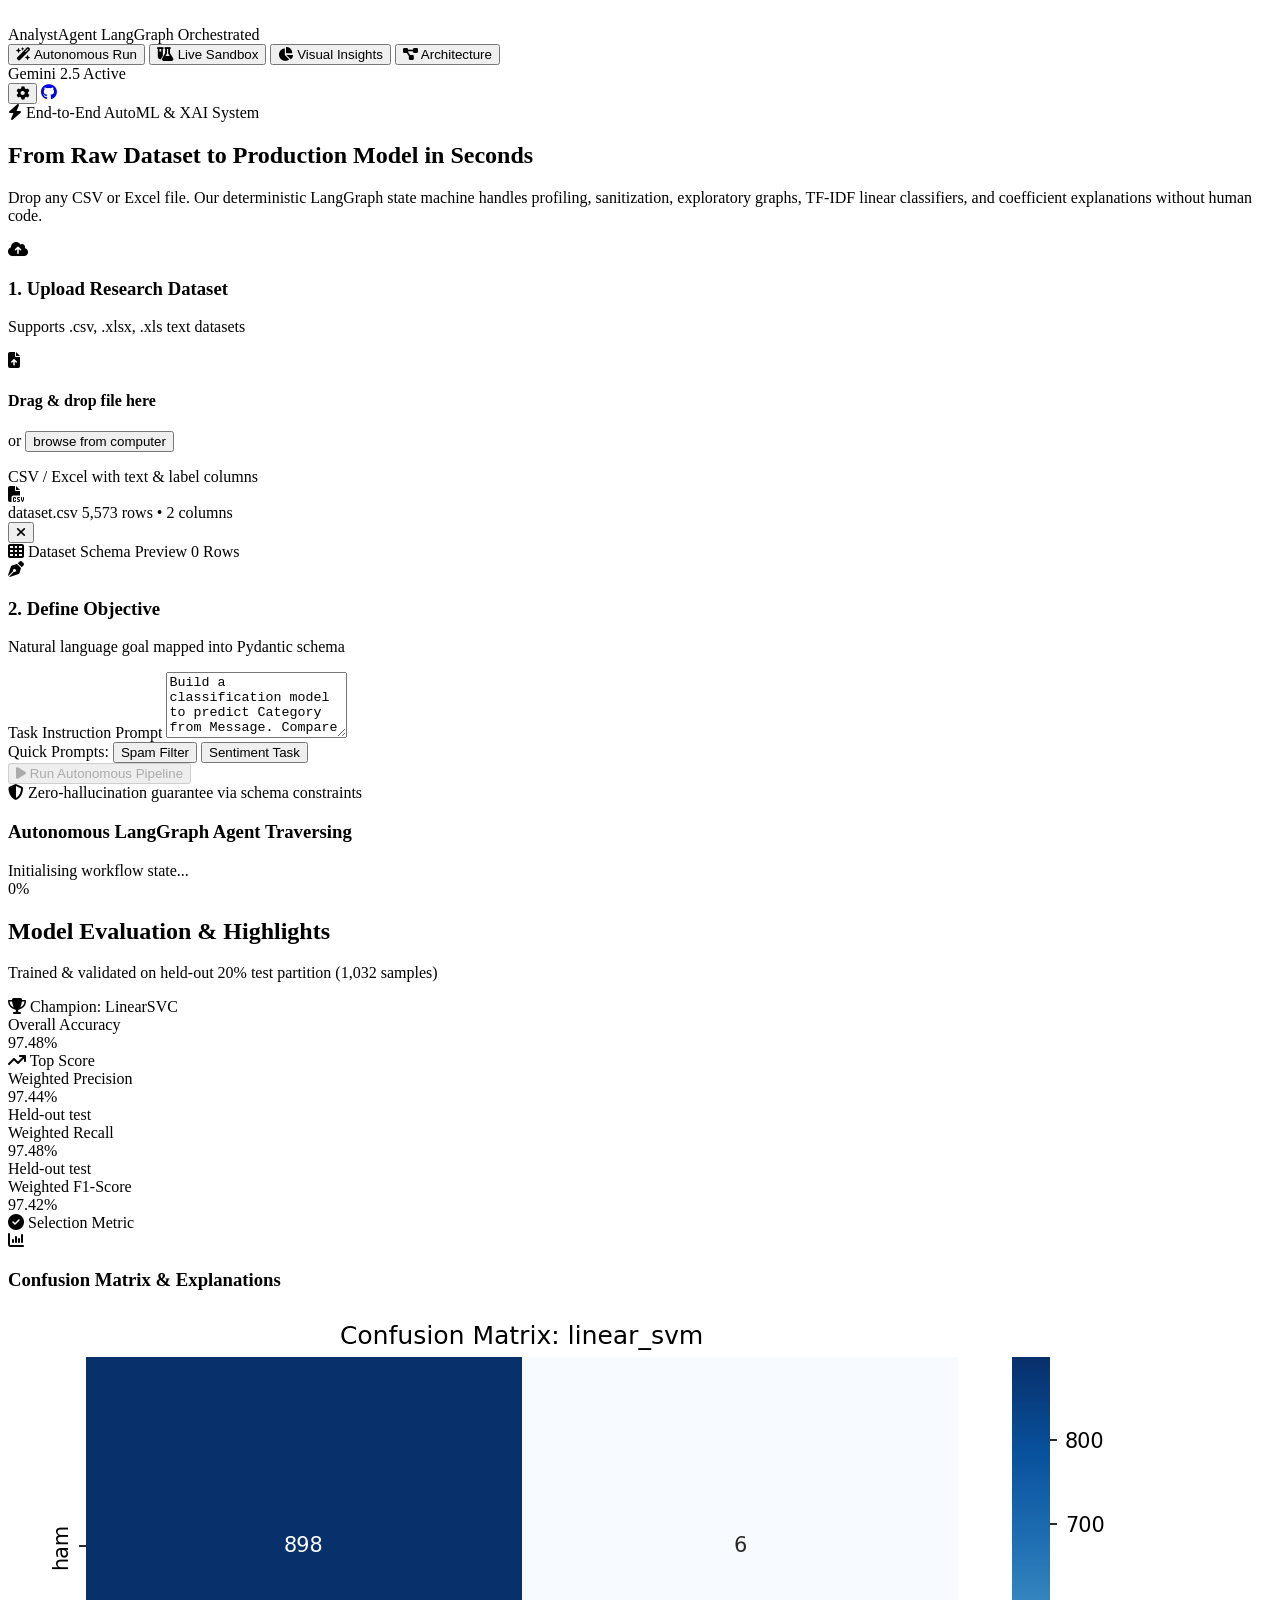
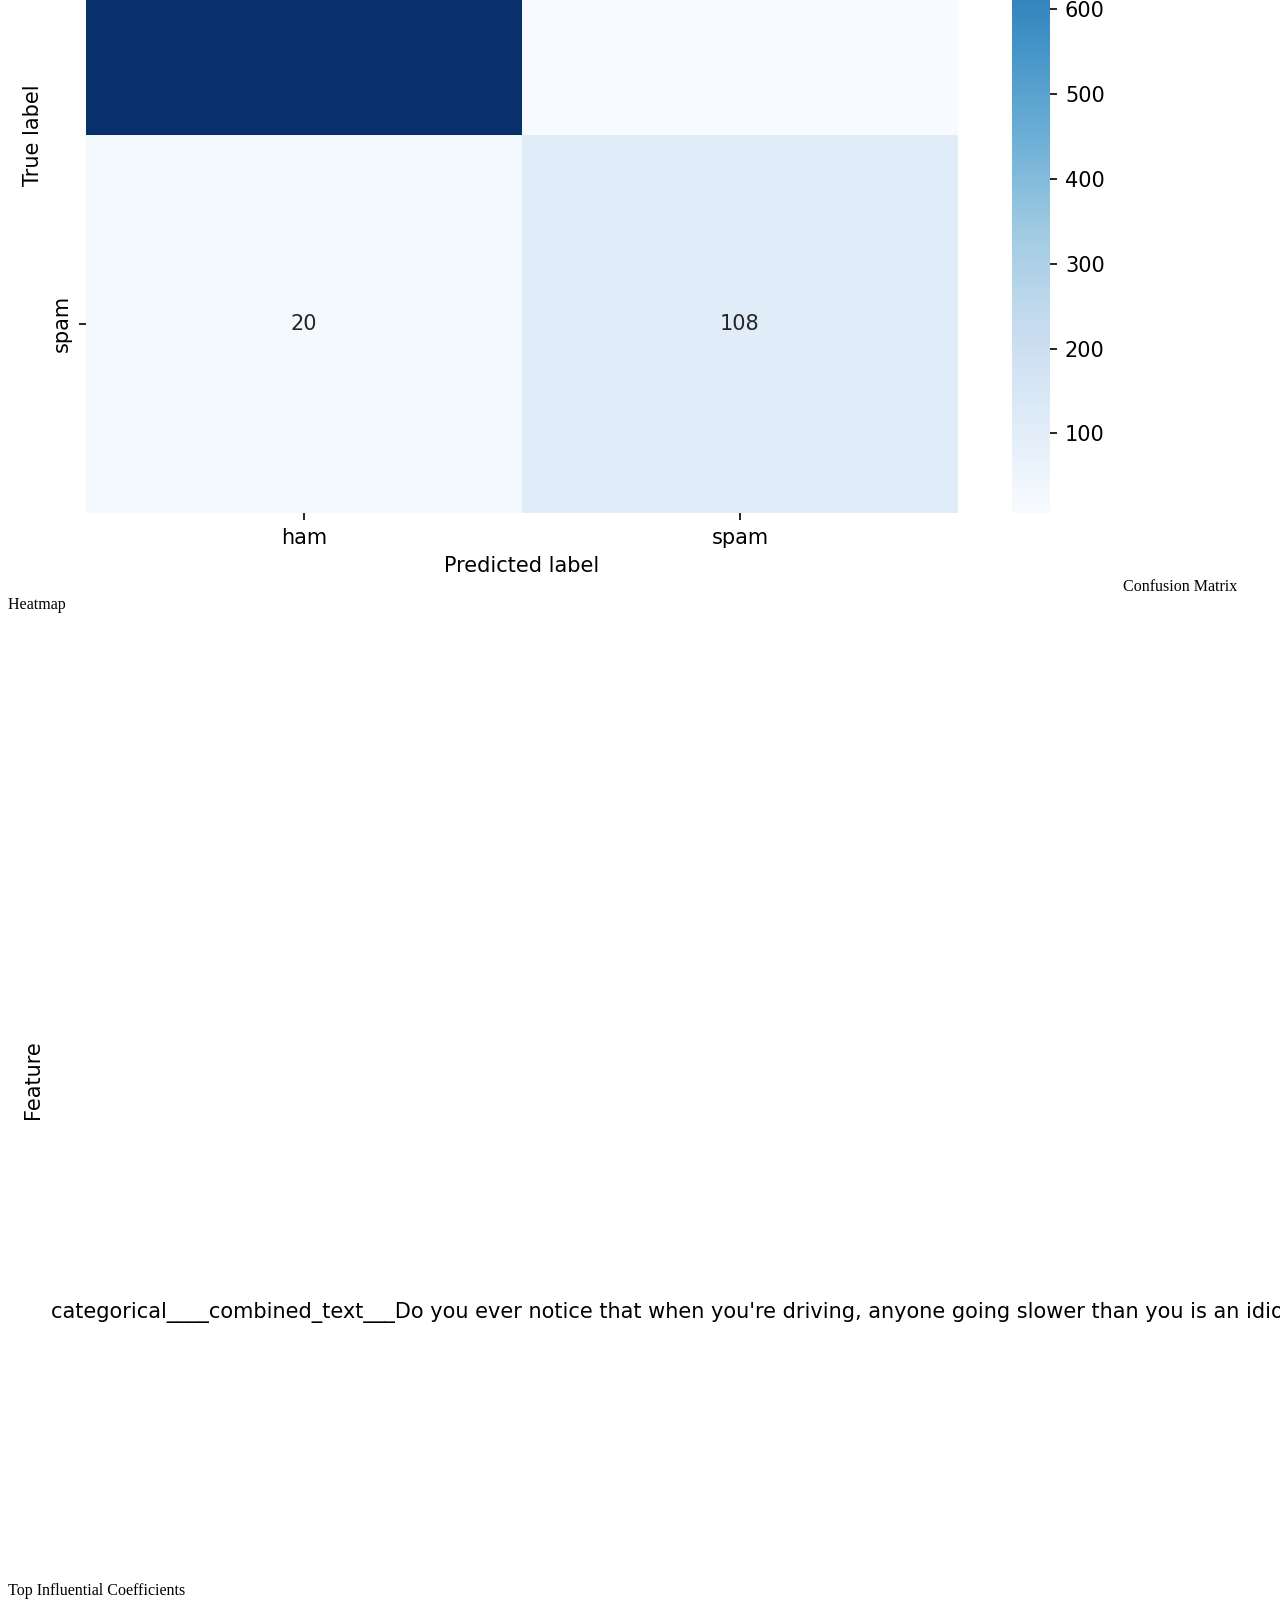
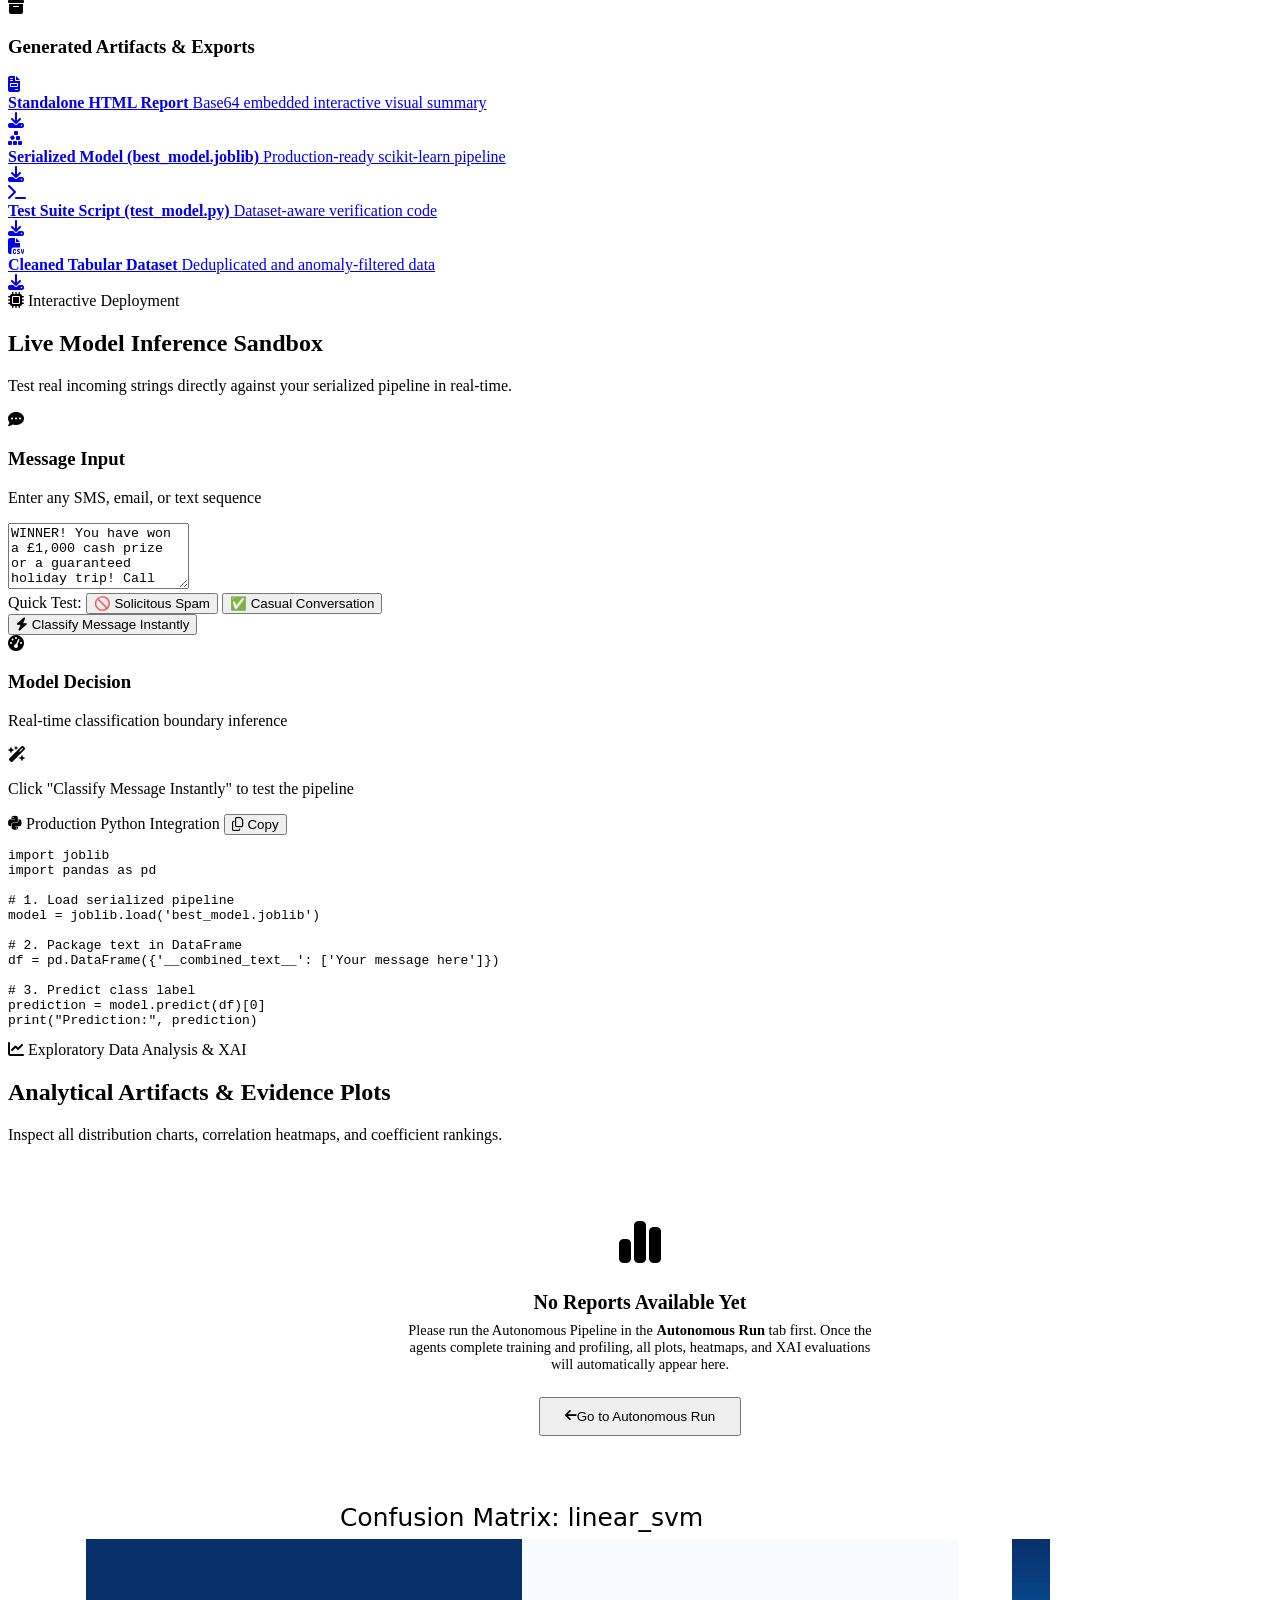
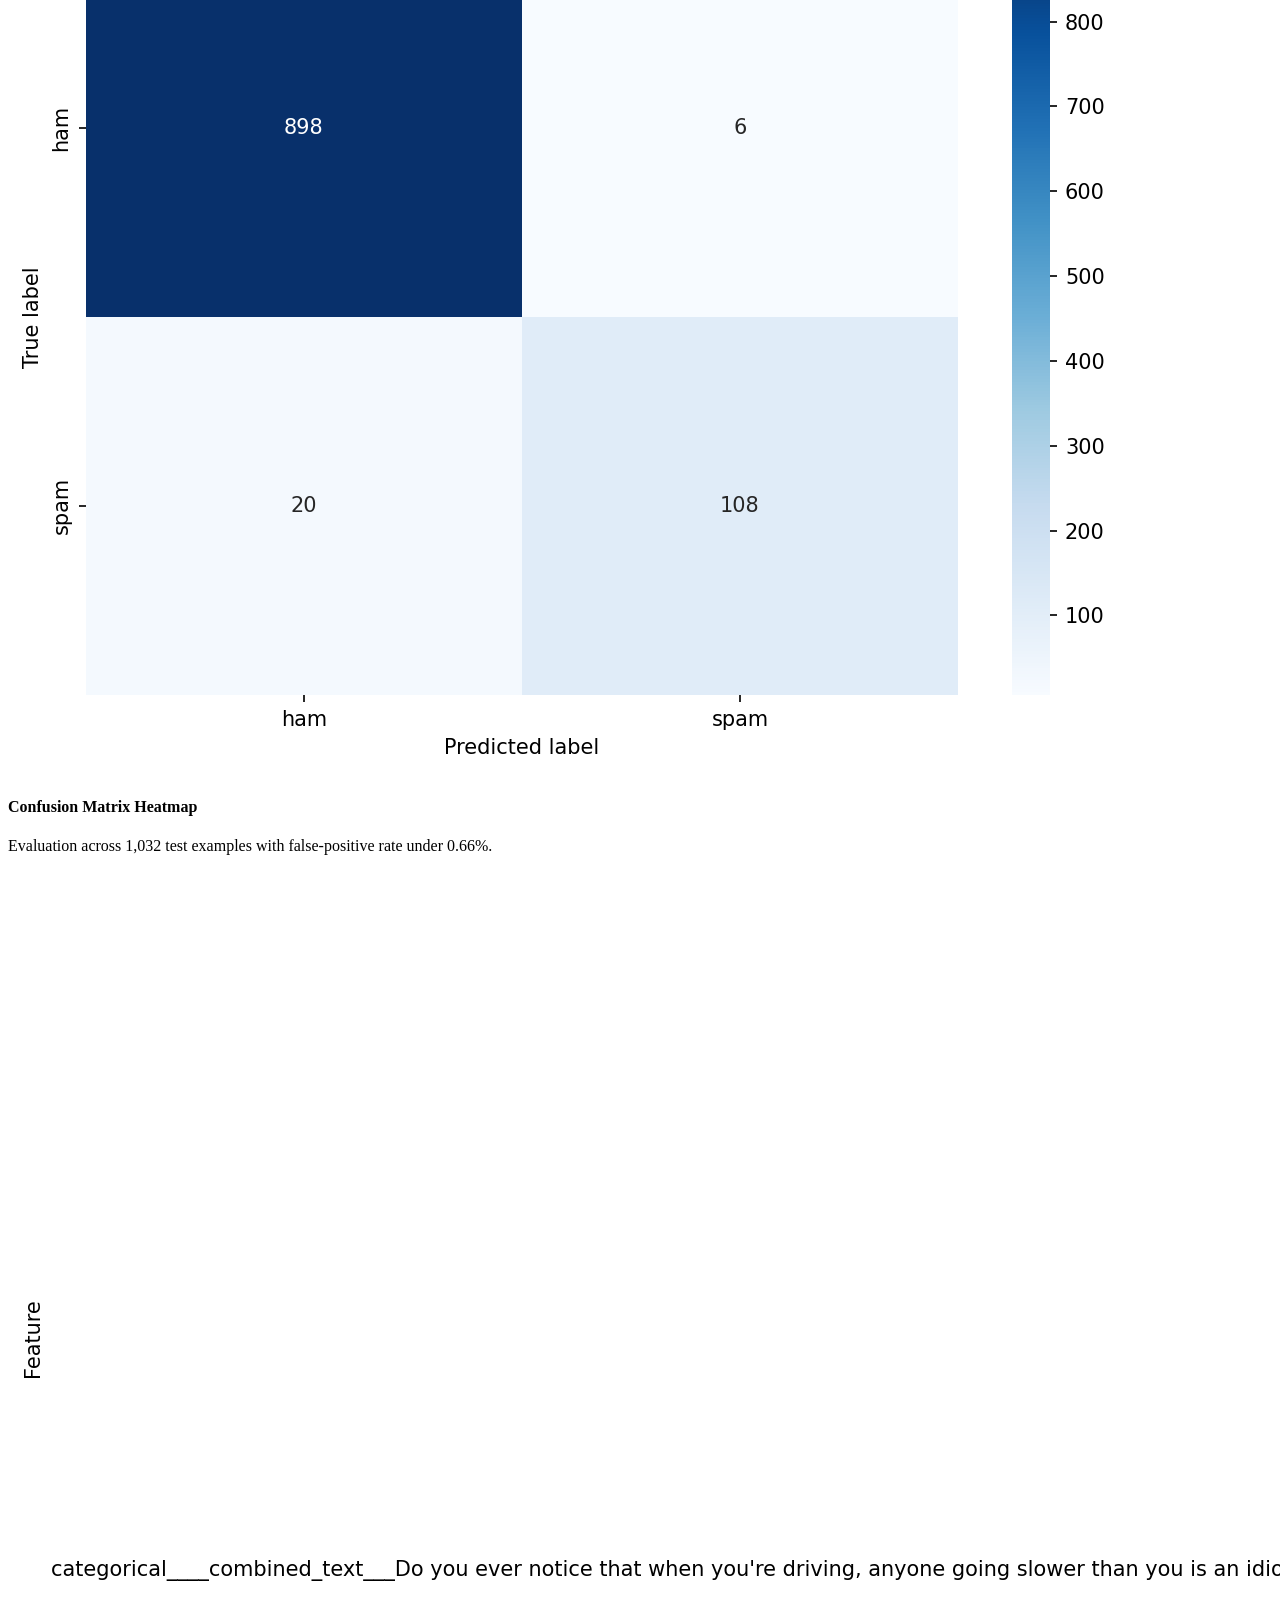
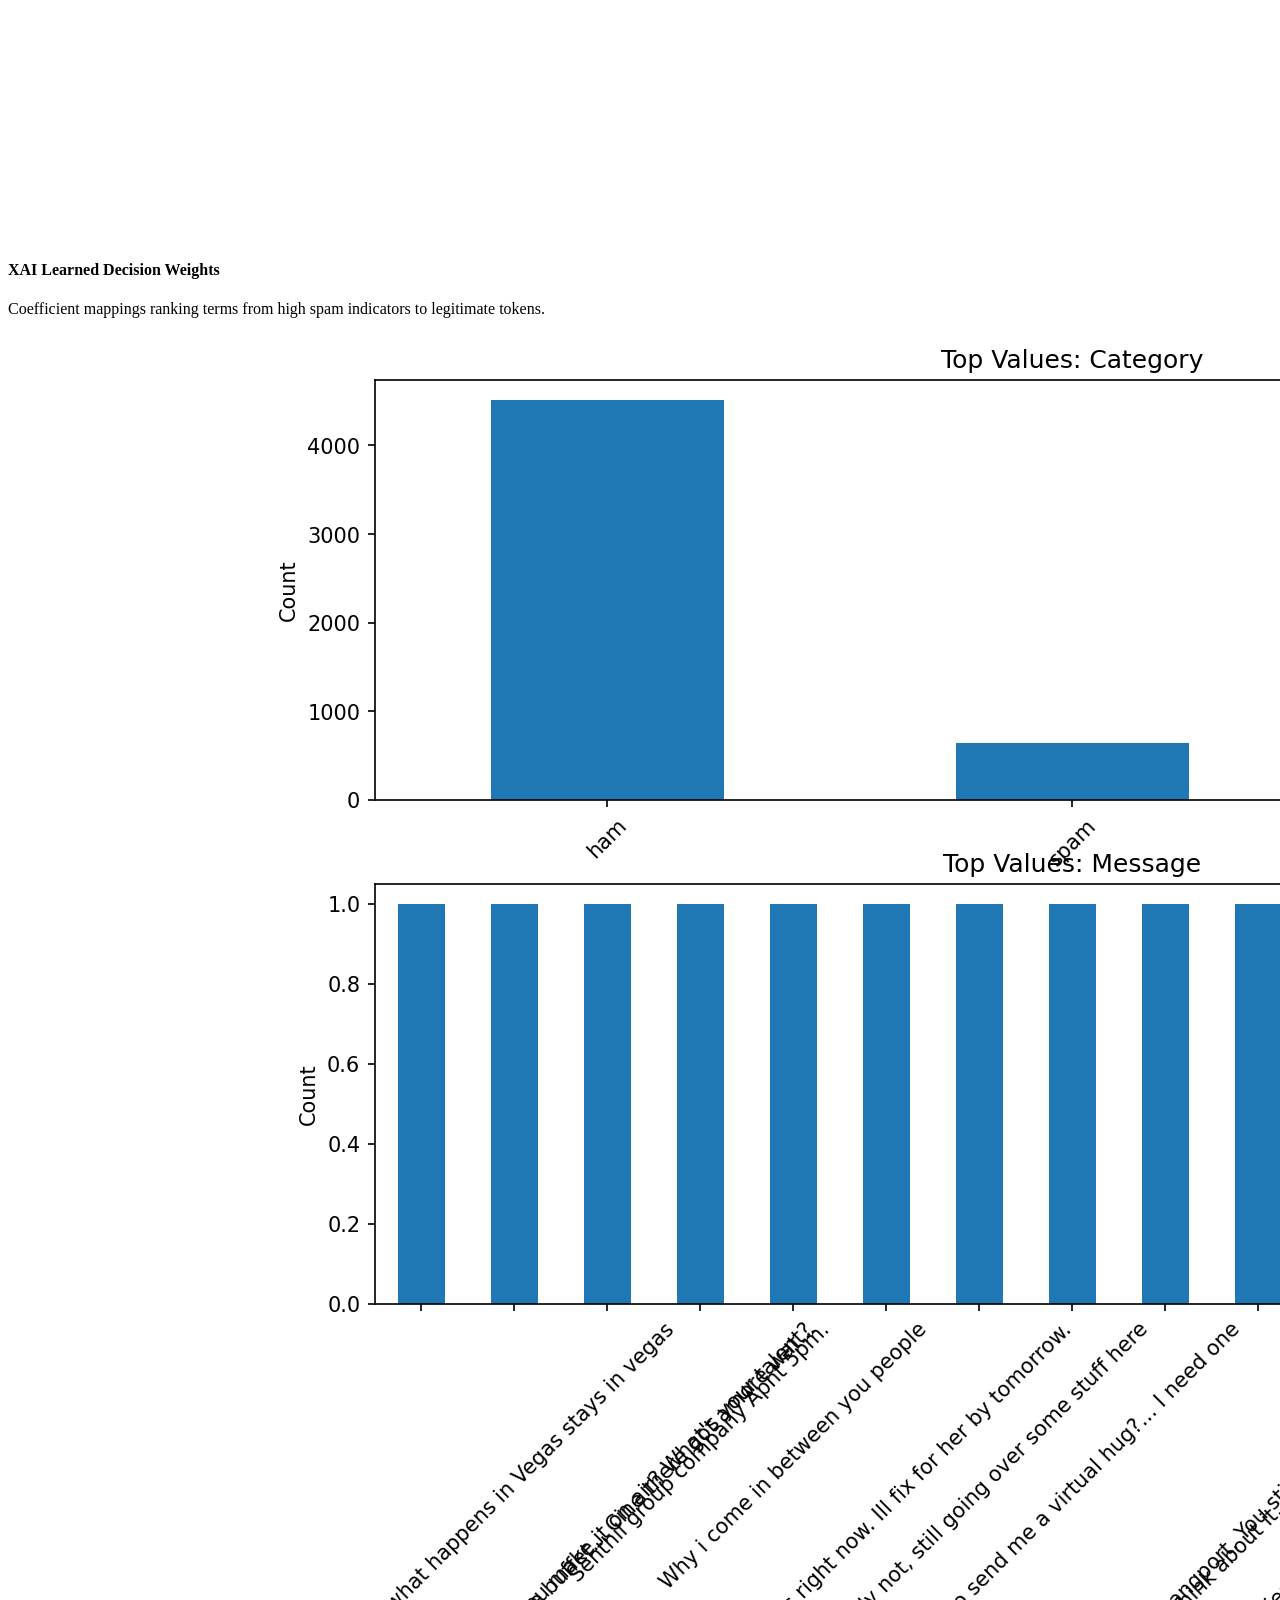
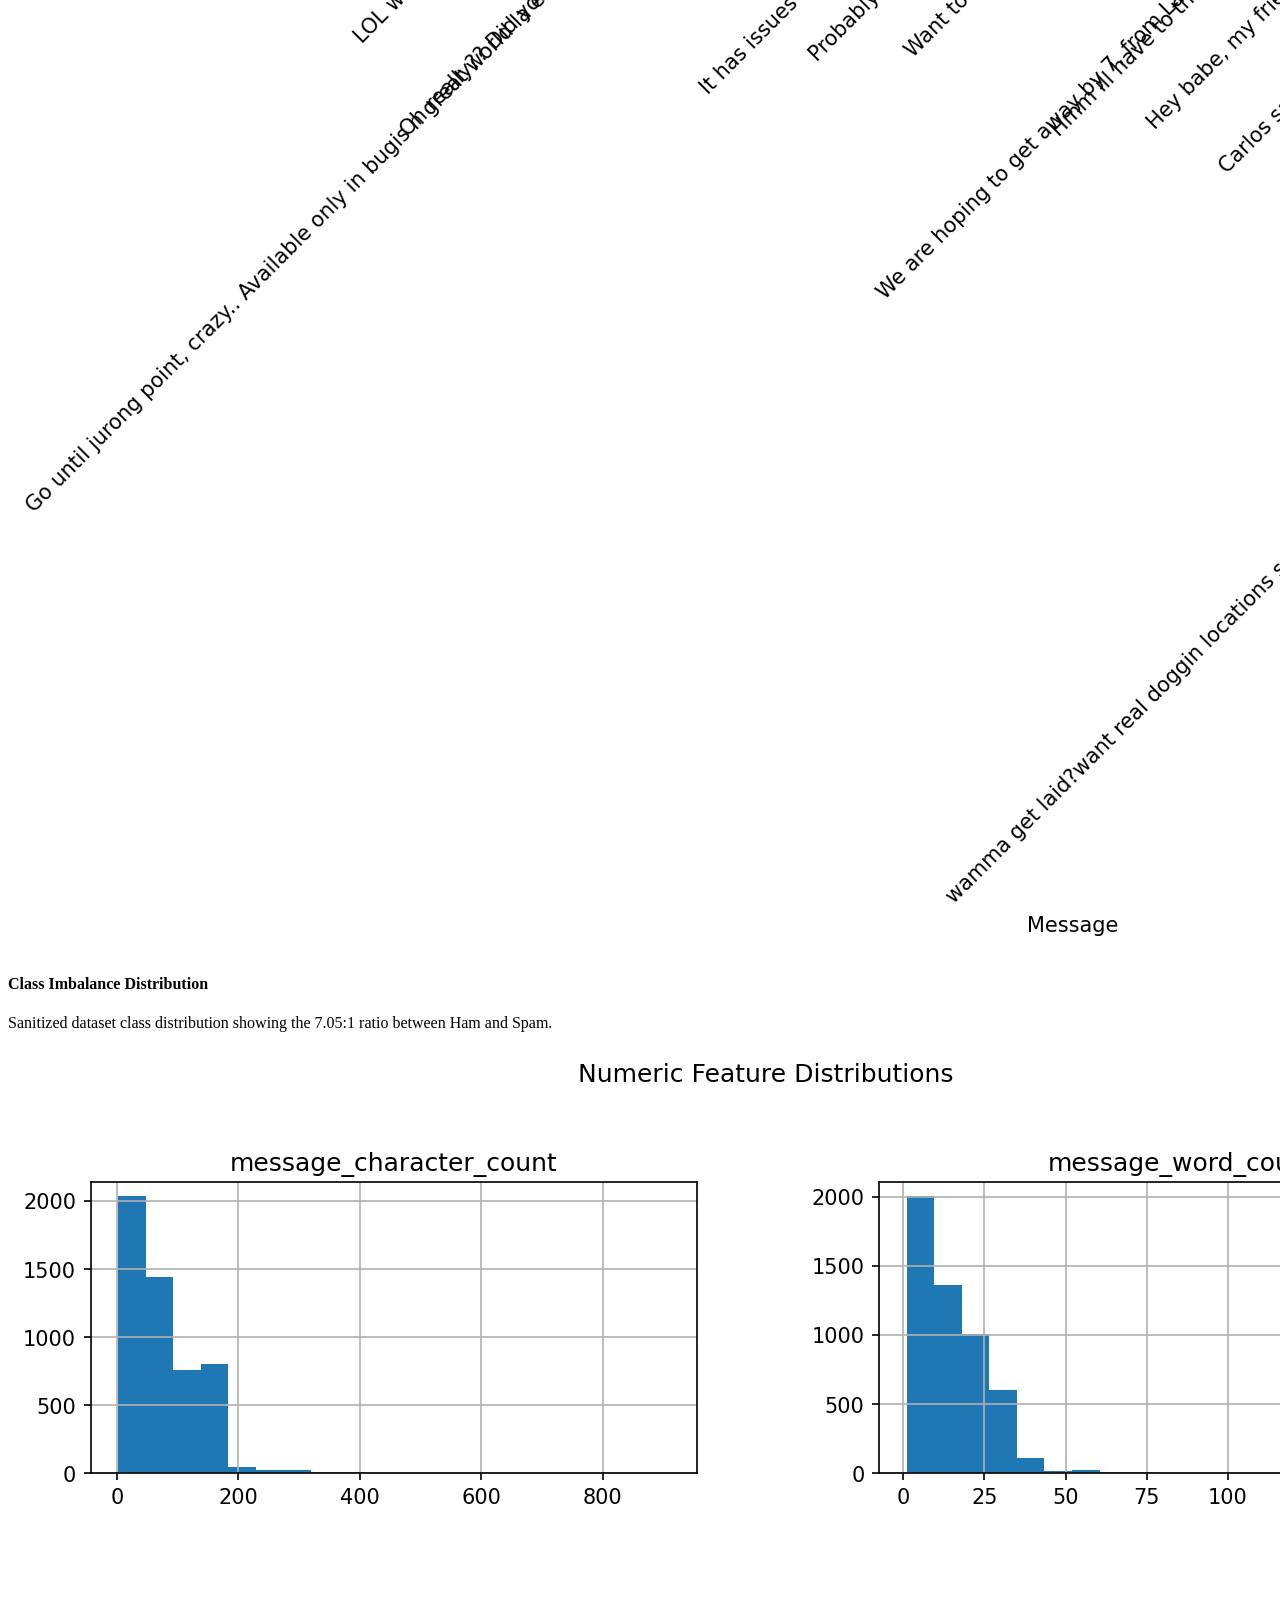
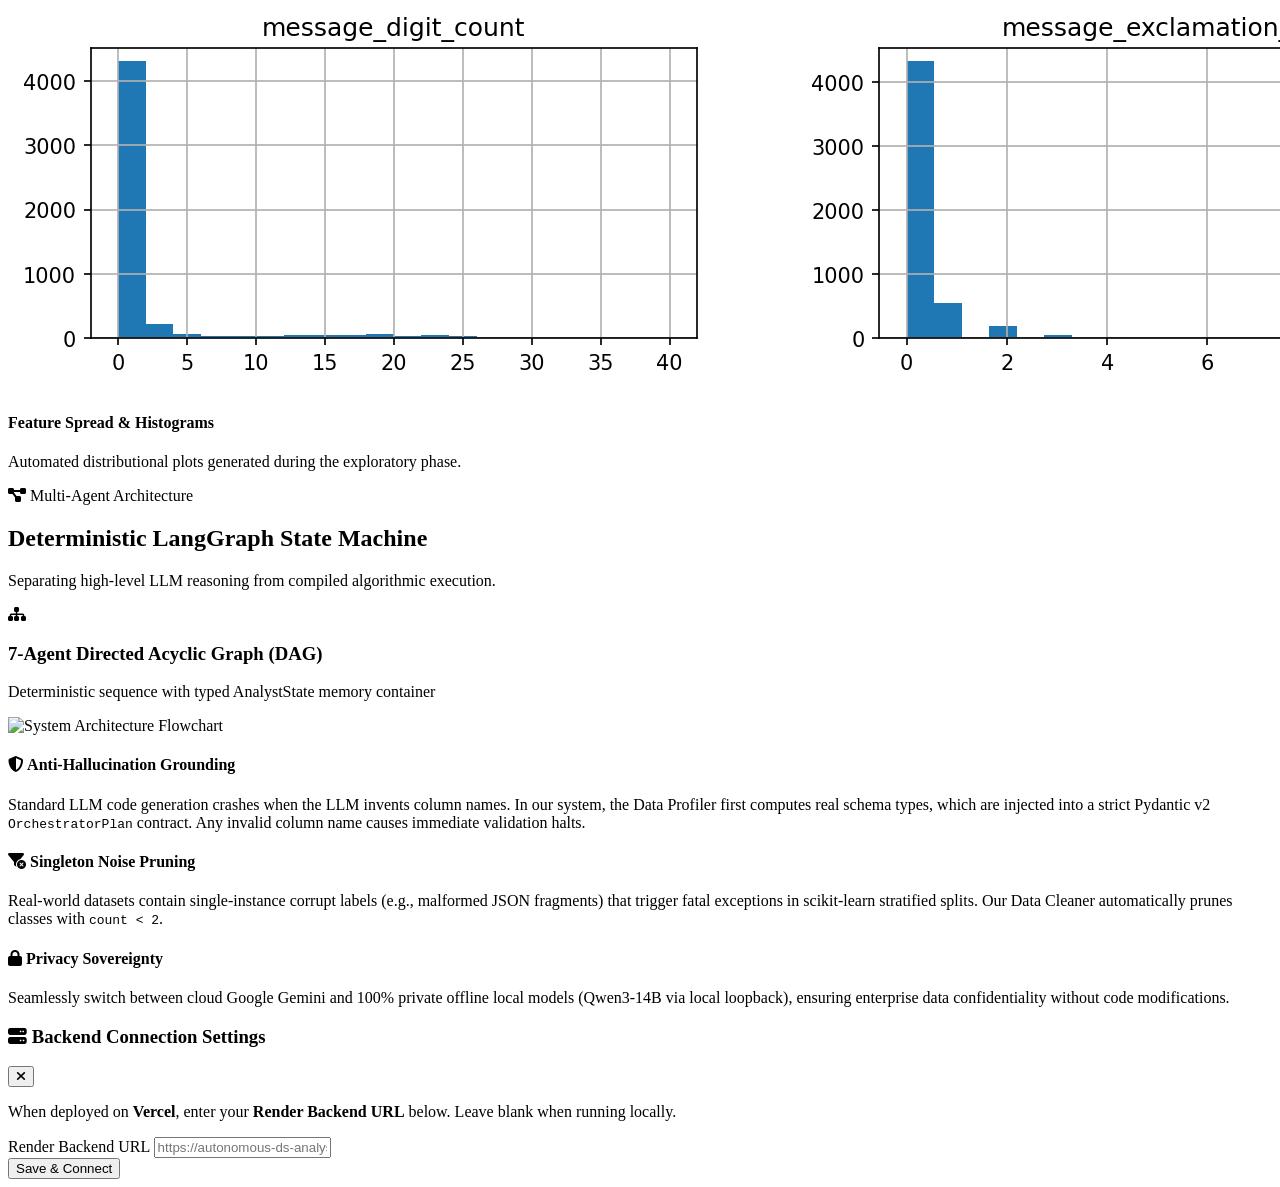
==== index.html @ d99dc89f "fix(vercel): clean rewrites and root index.html to resolve 404" ====
<!DOCTYPE html>
<html lang="en">
<head>
  <meta charset="UTF-8">
  <meta name="viewport" content="width=device-width, initial-scale=1.0">
  <title>Autonomous Data Science Analyst | NextGen AI Platform</title>
  
  <!-- Modern Inter & Plus Jakarta Sans Google Fonts -->
  <link rel="preconnect" href="https://fonts.googleapis.com">
  <link rel="preconnect" href="https://fonts.gstatic.com" crossorigin>
  <link href="https://fonts.googleapis.com/css2?family=Plus+Jakarta+Sans:wght@400;500;600;700;800&family=JetBrains+Mono:wght@400;500&display=swap" rel="stylesheet">
  
  <!-- FontAwesome Icons -->
  <link rel="stylesheet" href="https://cdnjs.cloudflare.com/ajax/libs/font-awesome/6.4.0/css/all.min.css">
  
  <!-- Canvas Confetti for Celebration -->
  <script src="https://cdn.jsdelivr.net/npm/canvas-confetti@1.6.0/dist/confetti.browser.min.js"></script>

  <!-- Custom Stylesheet -->
  <link rel="stylesheet" href="/static/style.css">
</head>
<body class="light-theme">

  <!-- Background decorative glows -->
  <div class="blob blob-1"></div>
  <div class="blob blob-2"></div>

  <!-- Top Navigation Bar -->
  <nav class="navbar">
    <div class="nav-brand">
      <div class="logo-box">
        <i class="fa-solid fa-brain-circuit"></i>
      </div>
      <div>
        <span class="brand-title">Analyst<span class="gradient-text">Agent</span></span>
        <span class="brand-tag">LangGraph Orchestrated</span>
      </div>
    </div>

    <!-- Center Navigation Tabs -->
    <div class="nav-tabs">
      <button class="nav-tab active" data-tab="tab-analyze">
        <i class="fa-solid fa-wand-magic-sparkles"></i> Autonomous Run
      </button>
      <button class="nav-tab" data-tab="tab-sandbox">
        <i class="fa-solid fa-flask-vial"></i> Live Sandbox
      </button>
      <button class="nav-tab" data-tab="tab-reports">
        <i class="fa-solid fa-chart-pie"></i> Visual Insights
      </button>
      <button class="nav-tab" data-tab="tab-architecture">
        <i class="fa-solid fa-diagram-project"></i> Architecture
      </button>
    </div>

    <!-- Right Controls -->
    <div class="nav-actions">
      <div class="llm-pill">
        <span class="pulse-indicator"></span>
        <span id="nav-llm-label">Gemini 2.5 Active</span>
      </div>
      <button class="settings-btn" id="btn-open-settings" title="Backend Server Settings">
        <i class="fa-solid fa-gear"></i>
      </button>
      <a href="https://github.com/vaibhavbhagat123455/Autonomous_datascience_analyst_agent" target="_blank" class="github-btn" title="View Source on GitHub">
        <i class="fa-brands fa-github"></i>
      </a>
    </div>
  </nav>

  <!-- Main Container -->
  <main class="main-container">

    <!-- ============================================================ -->
    <!-- TAB 1: AUTONOMOUS RUN                                         -->
    <!-- ============================================================ -->
    <section id="tab-analyze" class="tab-pane active fade-in">
      
      <!-- Hero Header -->
      <div class="hero-header">
        <div class="badge-pill">
          <i class="fa-solid fa-bolt text-amber"></i> End-to-End AutoML & XAI System
        </div>
        <h1>From Raw Dataset to Production Model <span class="gradient-text">in Seconds</span></h1>
        <p class="hero-desc">
          Drop any CSV or Excel file. Our deterministic LangGraph state machine handles profiling, sanitization, exploratory graphs, TF-IDF linear classifiers, and coefficient explanations without human code.
        </p>
      </div>

      <!-- Main Input Grid -->
      <div class="glass-grid">
        
        <!-- Left: Upload Card -->
        <div class="card card-upload">
          <div class="card-header">
            <div class="card-icon blue"><i class="fa-solid fa-cloud-arrow-up"></i></div>
            <div>
              <h3>1. Upload Research Dataset</h3>
              <p>Supports .csv, .xlsx, .xls text datasets</p>
            </div>
          </div>

          <div class="drop-zone" id="drop-zone">
            <input type="file" id="file-input" accept=".csv, .xlsx, .xls" hidden>
            <div class="drop-zone-content">
              <div class="upload-icon-circle">
                <i class="fa-solid fa-file-arrow-up"></i>
              </div>
              <h4>Drag & drop file here</h4>
              <p>or <button type="button" class="btn-link" onclick="document.getElementById('file-input').click()">browse from computer</button></p>
              <div class="upload-specs">CSV / Excel with text & label columns</div>
            </div>
          </div>

          <!-- File Uploaded Info Card (hidden by default) -->
          <div id="file-info-badge" class="file-info-card hidden">
            <div class="file-icon"><i class="fa-solid fa-file-csv"></i></div>
            <div class="file-details">
              <span class="file-name" id="file-name-display">dataset.csv</span>
              <span class="file-meta" id="file-meta-display">5,573 rows • 2 columns</span>
            </div>
            <button class="btn-remove" id="btn-remove-file" title="Remove file"><i class="fa-solid fa-xmark"></i></button>
          </div>

          <!-- Quick Preview Drawer -->
          <div id="dataset-preview-container" class="preview-drawer hidden">
            <div class="preview-header">
              <span><i class="fa-solid fa-table-cells"></i> Dataset Schema Preview</span>
              <span class="badge" id="preview-badge">0 Rows</span>
            </div>
            <div class="table-scroll">
              <table id="preview-table">
                <thead><tr id="preview-thead"></tr></thead>
                <tbody id="preview-tbody"></tbody>
              </table>
            </div>
          </div>
        </div>

        <!-- Right: Task & Control Card -->
        <div class="card card-prompt">
          <div class="card-header">
            <div class="card-icon purple"><i class="fa-solid fa-pen-nib"></i></div>
            <div>
              <h3>2. Define Objective</h3>
              <p>Natural language goal mapped into Pydantic schema</p>
            </div>
          </div>

          <div class="form-group">
            <label for="prompt-input">Task Instruction Prompt</label>
            <textarea id="prompt-input" rows="4" placeholder="Describe your data science task...">Build a classification model to predict Category from Message. Compare the models and report accuracy, precision, recall, and F1 score.</textarea>
          </div>

          <div class="sample-chips">
            <span class="chip-label">Quick Prompts:</span>
            <button class="chip" data-prompt="Build a spam classification model on Message predicting Category with full explainability.">Spam Filter</button>
            <button class="chip" data-prompt="Classify sentiments from the text column and generate decision matrix.">Sentiment Task</button>
          </div>

          <div class="execution-footer">
            <button id="btn-run-agent" class="btn-primary" disabled>
              <i class="fa-solid fa-play"></i> Run Autonomous Pipeline
            </button>
            <div class="privacy-notice">
              <i class="fa-solid fa-shield-halved text-emerald"></i>
              <span>Zero-hallucination guarantee via schema constraints</span>
            </div>
          </div>
        </div>

      </div>

      <!-- Execution Progress Stage (Reveals when Run is clicked) -->
      <div id="execution-stage" class="execution-stage hidden">
        <div class="stage-header">
          <div class="stage-title">
            <div class="spinner-dot"></div>
            <div>
              <h3>Autonomous LangGraph Agent Traversing</h3>
              <span id="stage-status-text">Initialising workflow state...</span>
            </div>
          </div>
          <div class="progress-stats">
            <span id="overall-percentage" class="percentage-label">0%</span>
          </div>
        </div>

        <!-- Big Smooth Progress Bar -->
        <div class="progress-bar-container">
          <div class="progress-bar-fill" id="overall-progress-bar"></div>
        </div>

        <!-- 7 Agent Nodes Status Tracker -->
        <div class="agents-timeline" id="agents-timeline">
          <!-- Dynamically populated step cards with icons and states -->
        </div>
      </div>

      <!-- Results & Metrics Section (Reveals upon completion) -->
      <div id="results-stage" class="results-stage hidden">
        
        <div class="section-title-wrap">
          <div>
            <h2 class="section-title">Model Evaluation & Highlights</h2>
            <p class="section-sub">Trained & validated on held-out 20% test partition (1,032 samples)</p>
          </div>
          <div class="champion-badge" id="champion-badge-text">
            <i class="fa-solid fa-trophy"></i> Champion: LinearSVC
          </div>
        </div>

        <!-- 4 Metric Cards -->
        <div class="metrics-quad">
          <div class="metric-glass-card">
            <span class="metric-category">Overall Accuracy</span>
            <div class="metric-number text-blue" id="res-accuracy">97.48%</div>
            <span class="metric-trend"><i class="fa-solid fa-arrow-trend-up"></i> Top Score</span>
          </div>
          <div class="metric-glass-card">
            <span class="metric-category">Weighted Precision</span>
            <div class="metric-number text-purple" id="res-precision">97.44%</div>
            <span class="metric-trend text-muted">Held-out test</span>
          </div>
          <div class="metric-glass-card">
            <span class="metric-category">Weighted Recall</span>
            <div class="metric-number text-emerald" id="res-recall">97.48%</div>
            <span class="metric-trend text-muted">Held-out test</span>
          </div>
          <div class="metric-glass-card">
            <span class="metric-category">Weighted F1-Score</span>
            <div class="metric-number text-amber" id="res-f1">97.42%</div>
            <span class="metric-trend"><i class="fa-solid fa-check-circle"></i> Selection Metric</span>
          </div>
        </div>

        <!-- Artifacts & Visuals Dual Layout -->
        <div class="results-dual-grid">
          
          <!-- Visuals Column -->
          <div class="card">
            <div class="card-header">
              <div class="card-icon emerald"><i class="fa-solid fa-chart-column"></i></div>
              <h3>Confusion Matrix & Explanations</h3>
            </div>
            <div class="visuals-row">
              <div class="visual-box">
                <img src="/reports/model/confusion_matrix.png" alt="Confusion Matrix" class="img-preview" id="res-cm-img">
                <span>Confusion Matrix Heatmap</span>
              </div>
              <div class="visual-box">
                <img src="/reports/explainability/feature_importance.png" alt="Feature Importance" class="img-preview" id="res-xai-img">
                <span>Top Influential Coefficients</span>
              </div>
            </div>
          </div>

          <!-- Download Center Column -->
          <div class="card">
            <div class="card-header">
              <div class="card-icon blue"><i class="fa-solid fa-box-archive"></i></div>
              <h3>Generated Artifacts & Exports</h3>
            </div>
            <div class="artifacts-list">
              <a href="/api/download/final_report" class="artifact-item" target="_blank">
                <div class="artifact-icon orange"><i class="fa-solid fa-file-invoice"></i></div>
                <div class="artifact-details">
                  <strong>Standalone HTML Report</strong>
                  <span>Base64 embedded interactive visual summary</span>
                </div>
                <i class="fa-solid fa-download download-arrow"></i>
              </a>

              <a href="/api/download/best_model" class="artifact-item">
                <div class="artifact-icon purple"><i class="fa-solid fa-cubes-stacked"></i></div>
                <div class="artifact-details">
                  <strong>Serialized Model (best_model.joblib)</strong>
                  <span>Production-ready scikit-learn pipeline</span>
                </div>
                <i class="fa-solid fa-download download-arrow"></i>
              </a>

              <a href="/api/download/test_model" class="artifact-item">
                <div class="artifact-icon emerald"><i class="fa-solid fa-terminal"></i></div>
                <div class="artifact-details">
                  <strong>Test Suite Script (test_model.py)</strong>
                  <span>Dataset-aware verification code</span>
                </div>
                <i class="fa-solid fa-download download-arrow"></i>
              </a>

              <a href="/api/download/cleaned_dataset" class="artifact-item">
                <div class="artifact-icon blue"><i class="fa-solid fa-file-csv"></i></div>
                <div class="artifact-details">
                  <strong>Cleaned Tabular Dataset</strong>
                  <span>Deduplicated and anomaly-filtered data</span>
                </div>
                <i class="fa-solid fa-download download-arrow"></i>
              </a>
            </div>
          </div>

        </div>

      </div>

    </section>


    <!-- ============================================================ -->
    <!-- TAB 2: LIVE PREDICTION SANDBOX                                -->
    <!-- ============================================================ -->
    <section id="tab-sandbox" class="tab-pane fade-in hidden">
      
      <div class="hero-header">
        <div class="badge-pill"><i class="fa-solid fa-microchip text-purple"></i> Interactive Deployment</div>
        <h1>Live Model <span class="gradient-text">Inference Sandbox</span></h1>
        <p class="hero-desc">Test real incoming strings directly against your serialized pipeline in real-time.</p>
      </div>

      <div class="sandbox-grid">
        <!-- Input Sandbox Card -->
        <div class="card">
          <div class="card-header">
            <div class="card-icon blue"><i class="fa-solid fa-comment-dots"></i></div>
            <div>
              <h3>Message Input</h3>
              <p>Enter any SMS, email, or text sequence</p>
            </div>
          </div>

          <div class="form-group">
            <textarea id="sandbox-input" rows="4" placeholder="Enter message text...">WINNER! You have won a £1,000 cash prize or a guaranteed holiday trip! Call 09061743810 now to claim.</textarea>
          </div>

          <div class="sample-chips">
            <span class="chip-label">Quick Test:</span>
            <button class="chip spam-chip" id="chip-sample-spam">🚫 Solicitous Spam</button>
            <button class="chip ham-chip" id="chip-sample-ham">✅ Casual Conversation</button>
          </div>

          <button id="btn-predict-sandbox" class="btn-primary mt-4">
            <i class="fa-solid fa-bolt"></i> Classify Message Instantly
          </button>
        </div>

        <!-- Output Sandbox Card -->
        <div class="card">
          <div class="card-header">
            <div class="card-icon purple"><i class="fa-solid fa-gauge-high"></i></div>
            <div>
              <h3>Model Decision</h3>
              <p>Real-time classification boundary inference</p>
            </div>
          </div>

          <div id="sandbox-result-box" class="sandbox-result-wrapper">
            <div class="idle-state">
              <i class="fa-solid fa-wand-magic-sparkles"></i>
              <p>Click "Classify Message Instantly" to test the pipeline</p>
            </div>
          </div>

          <!-- Code Integration Snippet -->
          <div class="code-box-header">
            <span><i class="fa-brands fa-python"></i> Production Python Integration</span>
            <button class="btn-copy" id="btn-copy-code"><i class="fa-regular fa-copy"></i> Copy</button>
          </div>
          <pre class="code-block"><code id="code-snippet-box">import joblib
import pandas as pd

# 1. Load serialized pipeline
model = joblib.load('best_model.joblib')

# 2. Package text in DataFrame
df = pd.DataFrame({'__combined_text__': ['Your message here']})

# 3. Predict class label
prediction = model.predict(df)[0]
print("Prediction:", prediction)</code></pre>
        </div>
      </div>

    </section>


    <!-- ============================================================ -->
    <!-- TAB 3: VISUAL INSIGHTS & REPORTS                              -->
    <!-- ============================================================ -->
    <section id="tab-reports" class="tab-pane fade-in hidden">
      
      <div class="hero-header">
        <div class="badge-pill"><i class="fa-solid fa-chart-line text-blue"></i> Exploratory Data Analysis & XAI</div>
        <h1>Analytical Artifacts & <span class="gradient-text">Evidence Plots</span></h1>
        <p class="hero-desc">Inspect all distribution charts, correlation heatmaps, and coefficient rankings.</p>
      </div>

      <!-- Placeholder when pipeline has not been run yet -->
      <div id="reports-empty-state" class="card text-center" style="padding: 3.5rem 1.5rem; text-align: center;">
        <div style="font-size: 3rem; color: var(--text-muted); margin-bottom: 1rem;">
          <i class="fa-solid fa-chart-simple"></i>
        </div>
        <h3 style="font-size: 1.25rem; font-weight: 700; margin-bottom: 0.5rem;">No Reports Available Yet</h3>
        <p style="color: var(--text-secondary); max-width: 480px; margin: 0 auto 1.5rem auto; font-size: 0.90rem;">
          Please run the Autonomous Pipeline in the <b>Autonomous Run</b> tab first. Once the agents complete training and profiling, all plots, heatmaps, and XAI evaluations will automatically appear here.
        </p>
        <button class="btn-primary" style="display: inline-flex; width: auto; margin: 0 auto; padding: 10px 24px;" onclick="document.querySelector('[data-tab=\'tab-analyze\']').click()">
          <i class="fa-solid fa-arrow-left"></i> Go to Autonomous Run
        </button>
      </div>

      <div class="gallery-grid hidden" id="reports-gallery-grid">
        <div class="gallery-card">
          <div class="gallery-img-wrap">
            <img src="/reports/model/confusion_matrix.png" alt="Confusion Matrix" id="gallery-cm-img">
          </div>
          <div class="gallery-info">
            <h4>Confusion Matrix Heatmap</h4>
            <p>Evaluation across 1,032 test examples with false-positive rate under 0.66%.</p>
          </div>
        </div>

        <div class="gallery-card">
          <div class="gallery-img-wrap">
            <img src="/reports/explainability/feature_importance.png" alt="Feature Importance" id="gallery-xai-img">
          </div>
          <div class="gallery-info">
            <h4>XAI Learned Decision Weights</h4>
            <p>Coefficient mappings ranking terms from high spam indicators to legitimate tokens.</p>
          </div>
        </div>

        <div class="gallery-card">
          <div class="gallery-img-wrap">
            <img src="/reports/eda/categorical_distributions.png" alt="Category Distribution" id="gallery-cat-img">
          </div>
          <div class="gallery-info">
            <h4>Class Imbalance Distribution</h4>
            <p>Sanitized dataset class distribution showing the 7.05:1 ratio between Ham and Spam.</p>
          </div>
        </div>

        <div class="gallery-card">
          <div class="gallery-img-wrap">
            <img src="/reports/eda/numeric_distributions.png" alt="Numeric Distributions" id="gallery-num-img">
          </div>
          <div class="gallery-info">
            <h4>Feature Spread & Histograms</h4>
            <p>Automated distributional plots generated during the exploratory phase.</p>
          </div>
        </div>
      </div>

    </section>


    <!-- ============================================================ -->
    <!-- TAB 4: ARCHITECTURE & RESEARCH                                -->
    <!-- ============================================================ -->
    <section id="tab-architecture" class="tab-pane fade-in hidden">
      
      <div class="hero-header">
        <div class="badge-pill"><i class="fa-solid fa-diagram-project text-purple"></i> Multi-Agent Architecture</div>
        <h1>Deterministic <span class="gradient-text">LangGraph State Machine</span></h1>
        <p class="hero-desc">Separating high-level LLM reasoning from compiled algorithmic execution.</p>
      </div>

      <div class="card mb-4">
        <div class="card-header">
          <div class="card-icon blue"><i class="fa-solid fa-sitemap"></i></div>
          <div>
            <h3>7-Agent Directed Acyclic Graph (DAG)</h3>
            <p>Deterministic sequence with typed AnalystState memory container</p>
          </div>
        </div>
        <div class="architecture-diagram-container">
          <img src="/static/fig1_architecture.png" alt="System Architecture Flowchart" class="architecture-img">
        </div>
      </div>

      <div class="research-grid">
        <div class="card">
          <h4><i class="fa-solid fa-shield-halved text-emerald"></i> Anti-Hallucination Grounding</h4>
          <p>
            Standard LLM code generation crashes when the LLM invents column names. In our system, the Data Profiler first computes real schema types, which are injected into a strict Pydantic v2 <code class="inline-code">OrchestratorPlan</code> contract. Any invalid column name causes immediate validation halts.
          </p>
        </div>

        <div class="card">
          <h4><i class="fa-solid fa-filter-circle-xmark text-blue"></i> Singleton Noise Pruning</h4>
          <p>
            Real-world datasets contain single-instance corrupt labels (e.g., malformed JSON fragments) that trigger fatal exceptions in scikit-learn stratified splits. Our Data Cleaner automatically prunes classes with <code class="inline-code">count &lt; 2</code>.
          </p>
        </div>

        <div class="card">
          <h4><i class="fa-solid fa-lock text-purple"></i> Privacy Sovereignty</h4>
          <p>
            Seamlessly switch between cloud Google Gemini and 100% private offline local models (Qwen3-14B via local loopback), ensuring enterprise data confidentiality without code modifications.
          </p>
        </div>
      </div>

    </section>

  </main>

  <!-- Backend Settings Modal (For Vercel -> Render Connection) -->
  <div id="settings-modal" class="modal-overlay hidden">
    <div class="modal-card">
      <div class="modal-header">
        <h3><i class="fa-solid fa-server text-blue"></i> Backend Connection Settings</h3>
        <button class="btn-close-modal" id="btn-close-modal"><i class="fa-solid fa-xmark"></i></button>
      </div>
      <div class="modal-body">
        <p class="modal-desc">
          When deployed on <b>Vercel</b>, enter your <b>Render Backend URL</b> below. Leave blank when running locally.
        </p>
        <div class="form-group">
          <label for="backend-url-input">Render Backend URL</label>
          <input type="text" id="backend-url-input" placeholder="https://autonomous-ds-analyst.onrender.com" class="styled-input">
        </div>
        <div class="modal-actions">
          <button class="btn-primary" id="btn-save-backend">Save & Connect</button>
        </div>
      </div>
    </div>
  </div>

  <!-- Modern Interactive JavaScript -->
  <script src="/static/app.js"></script>
</body>
</html>
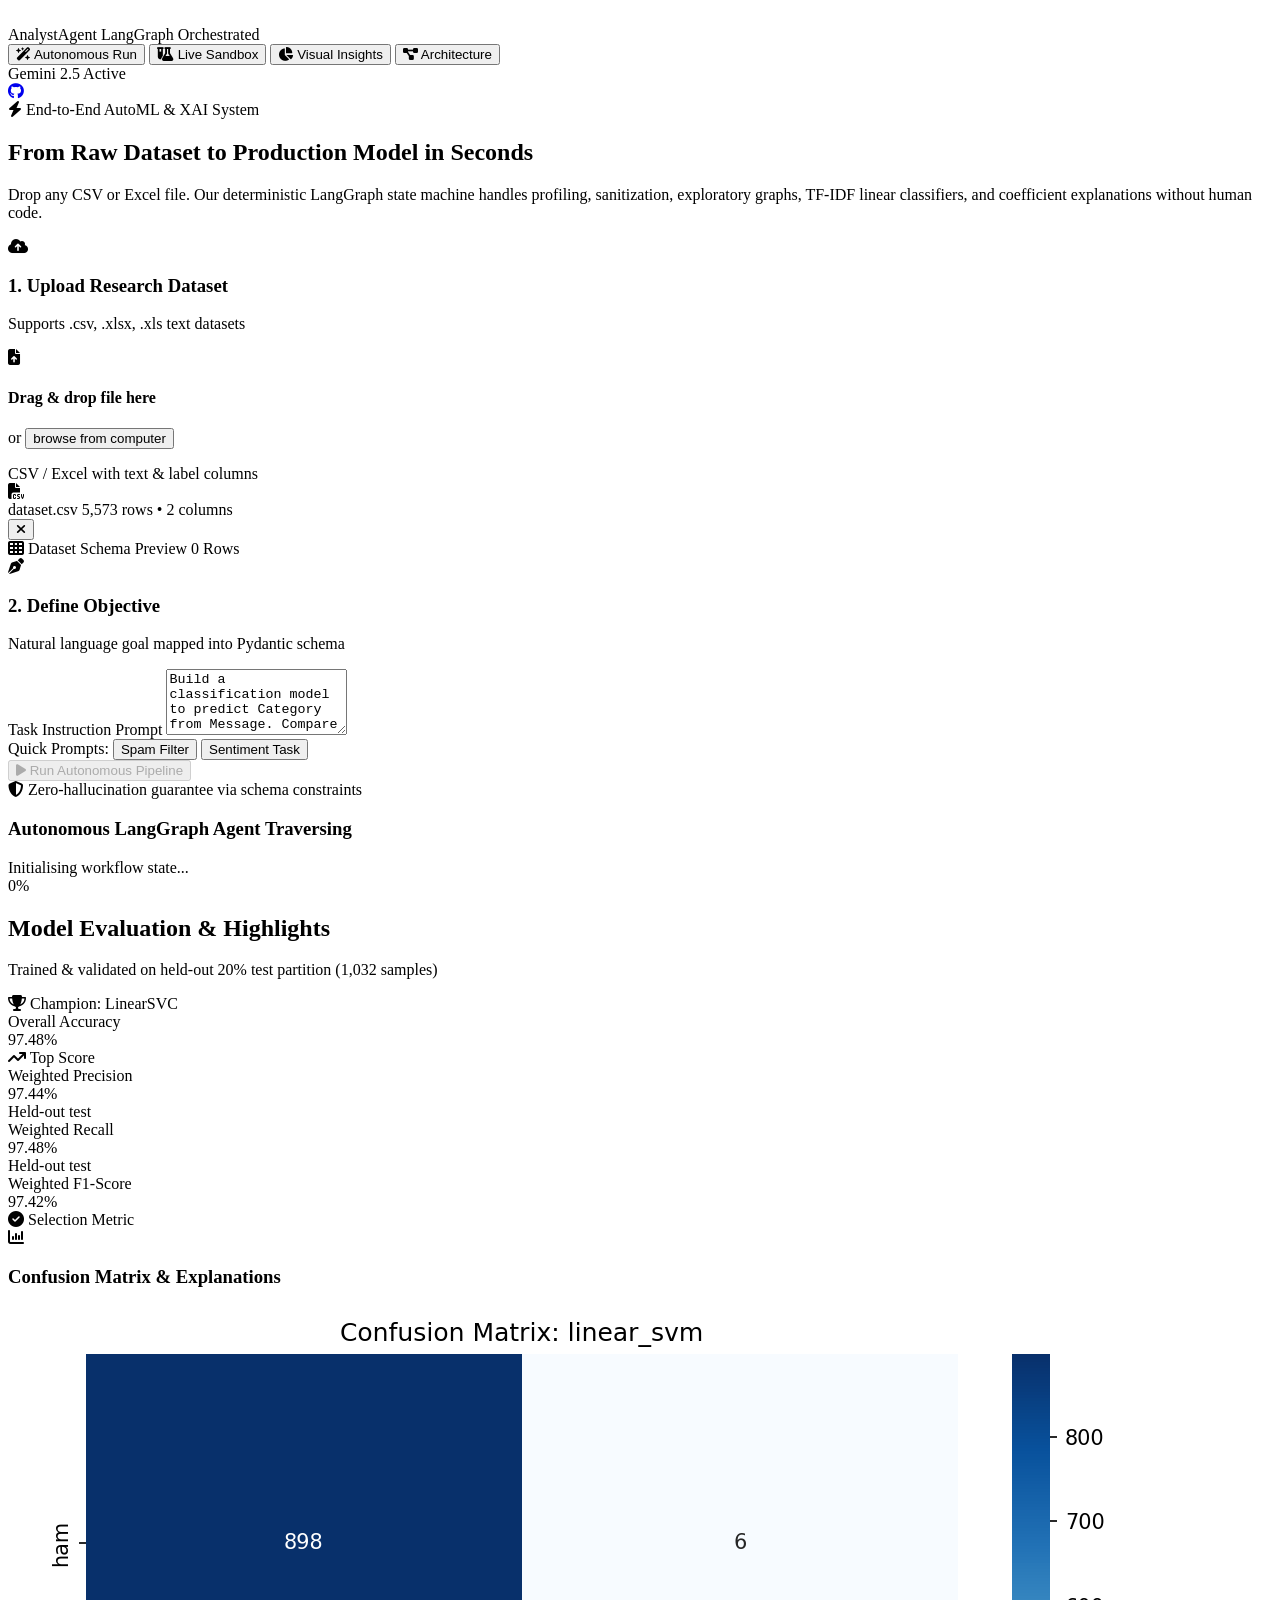
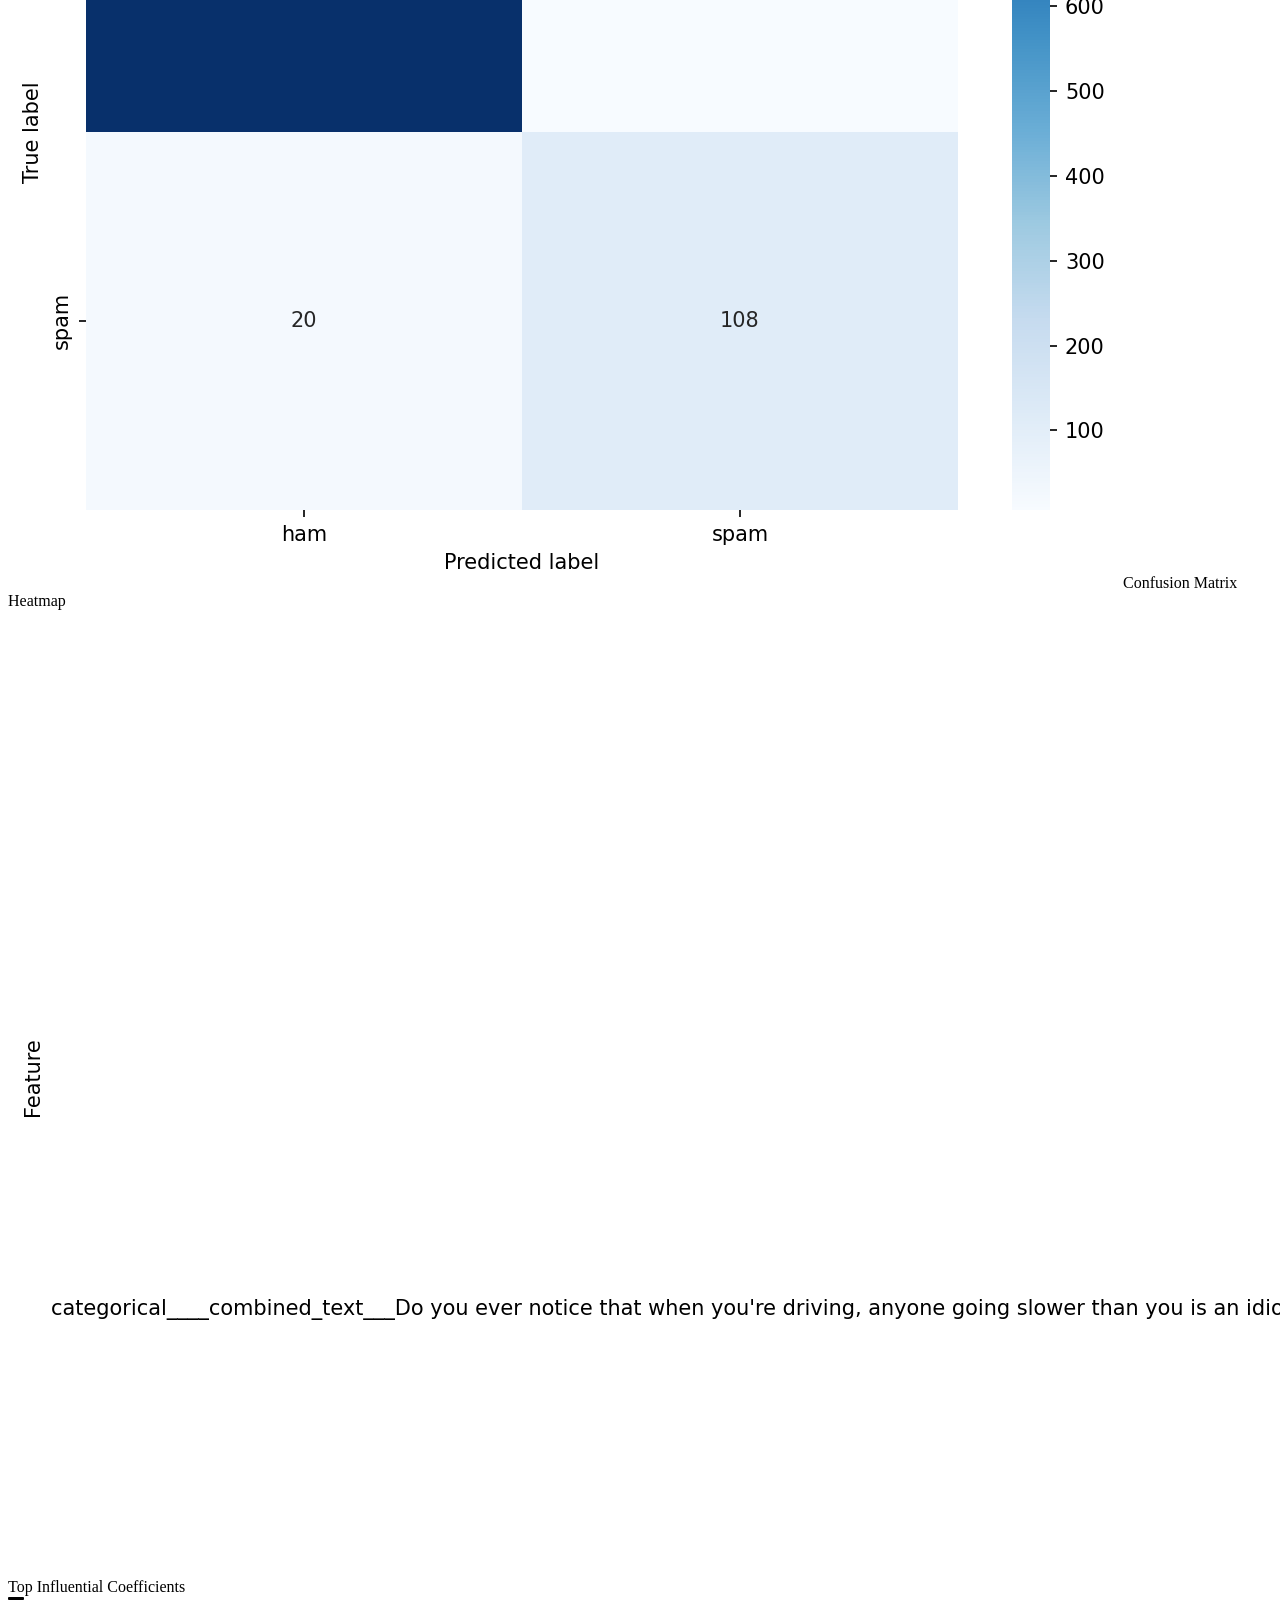
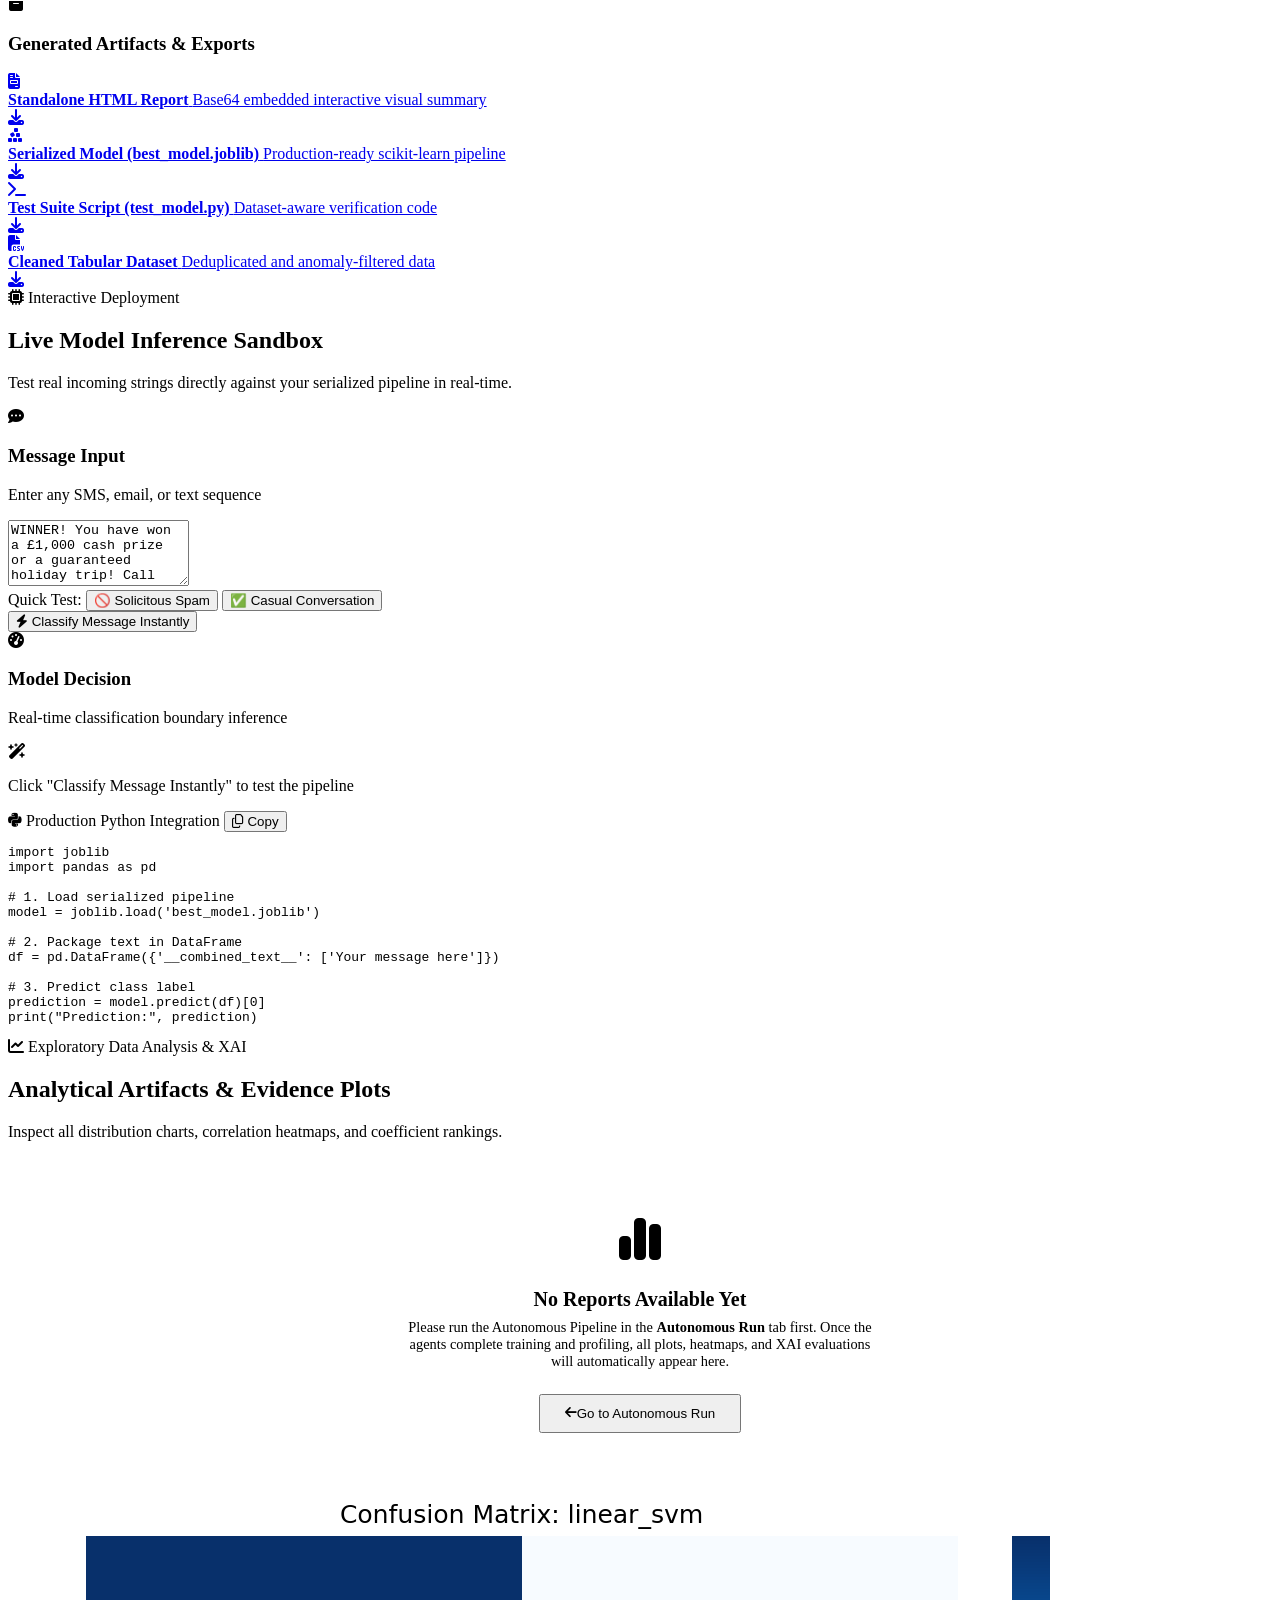
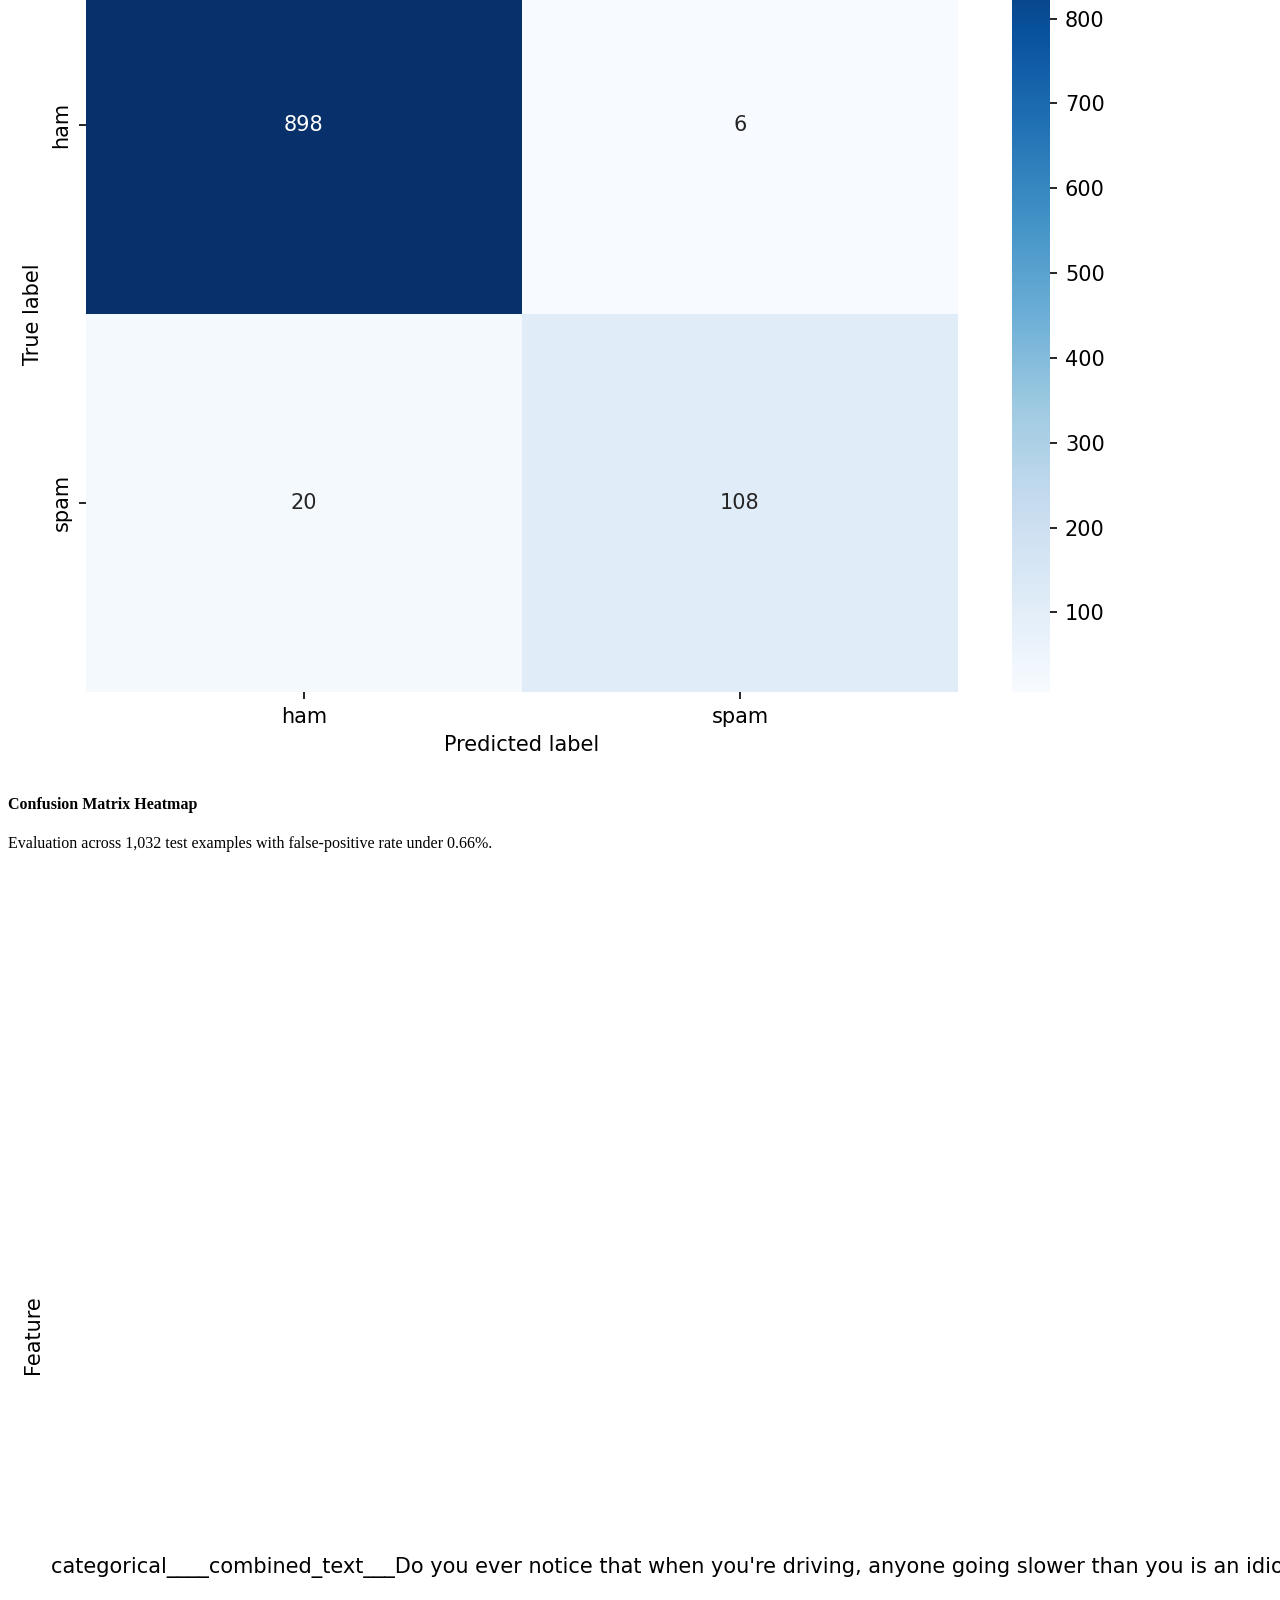
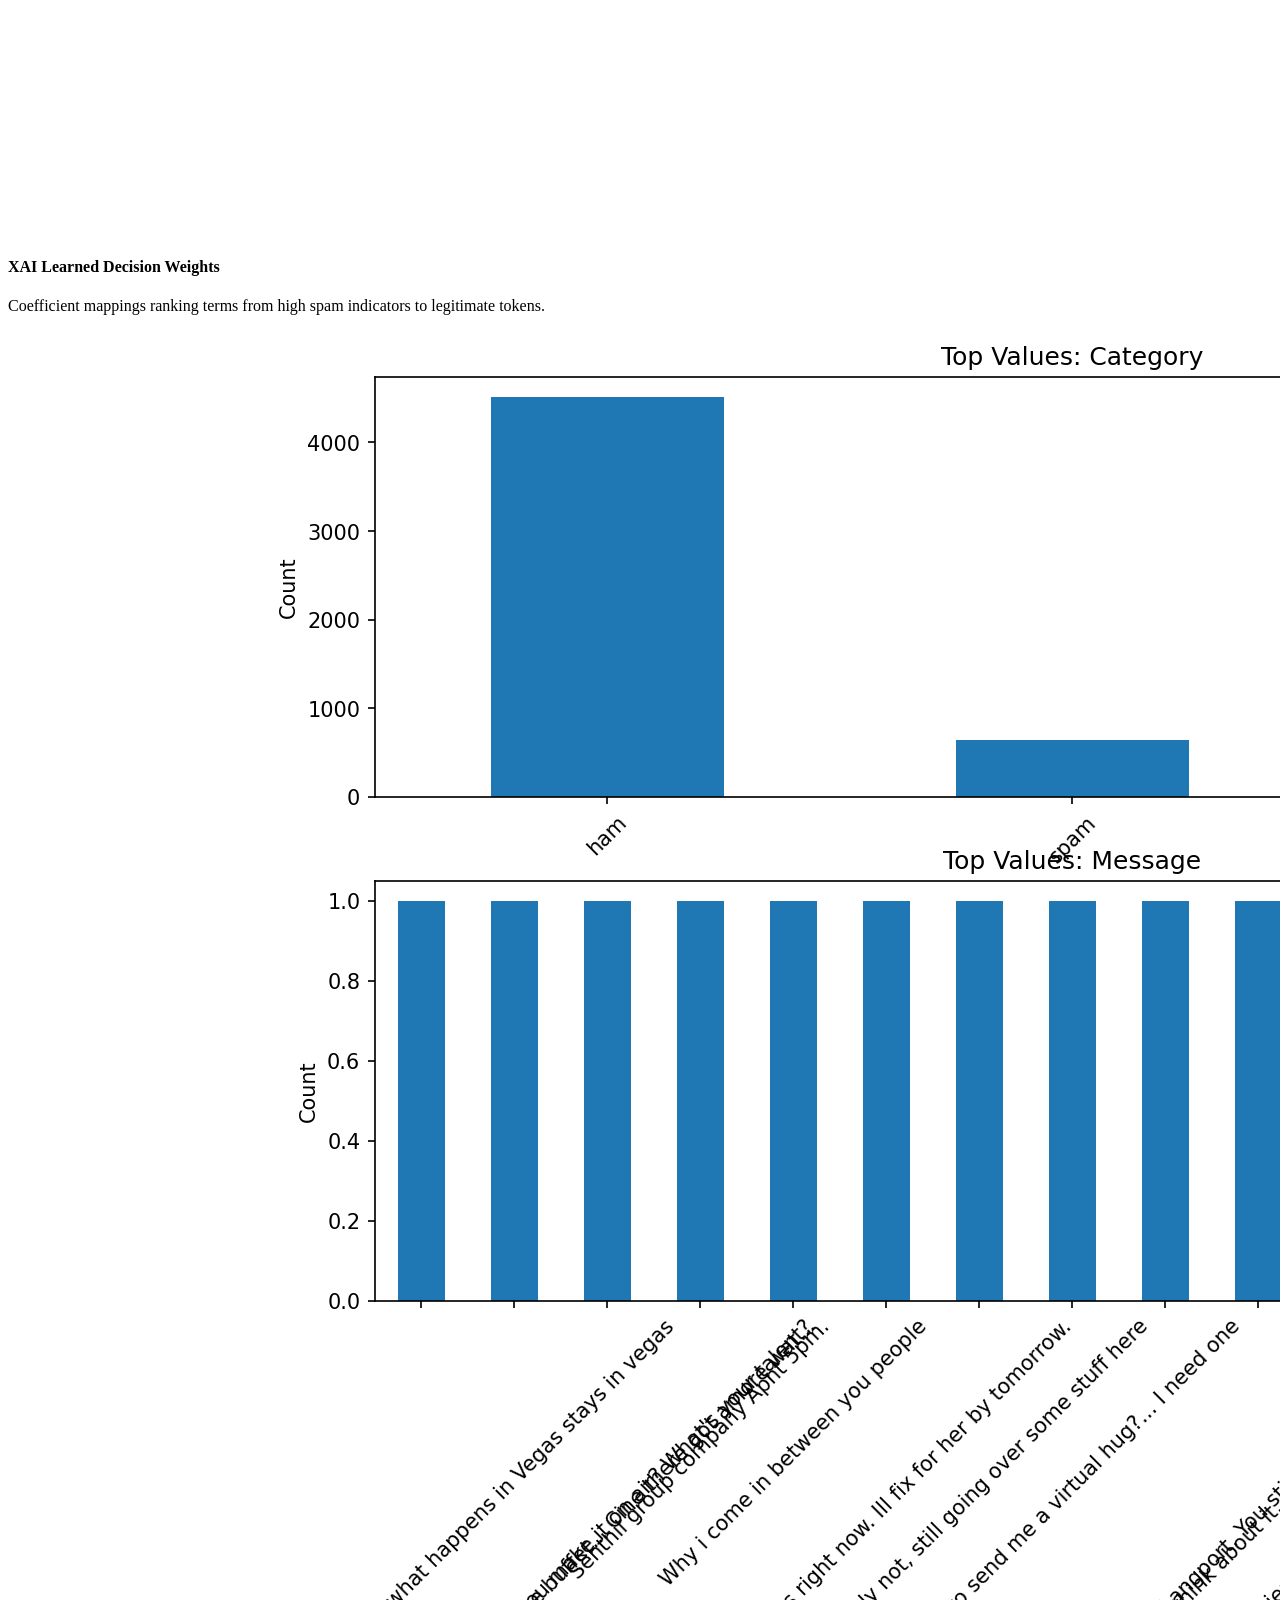
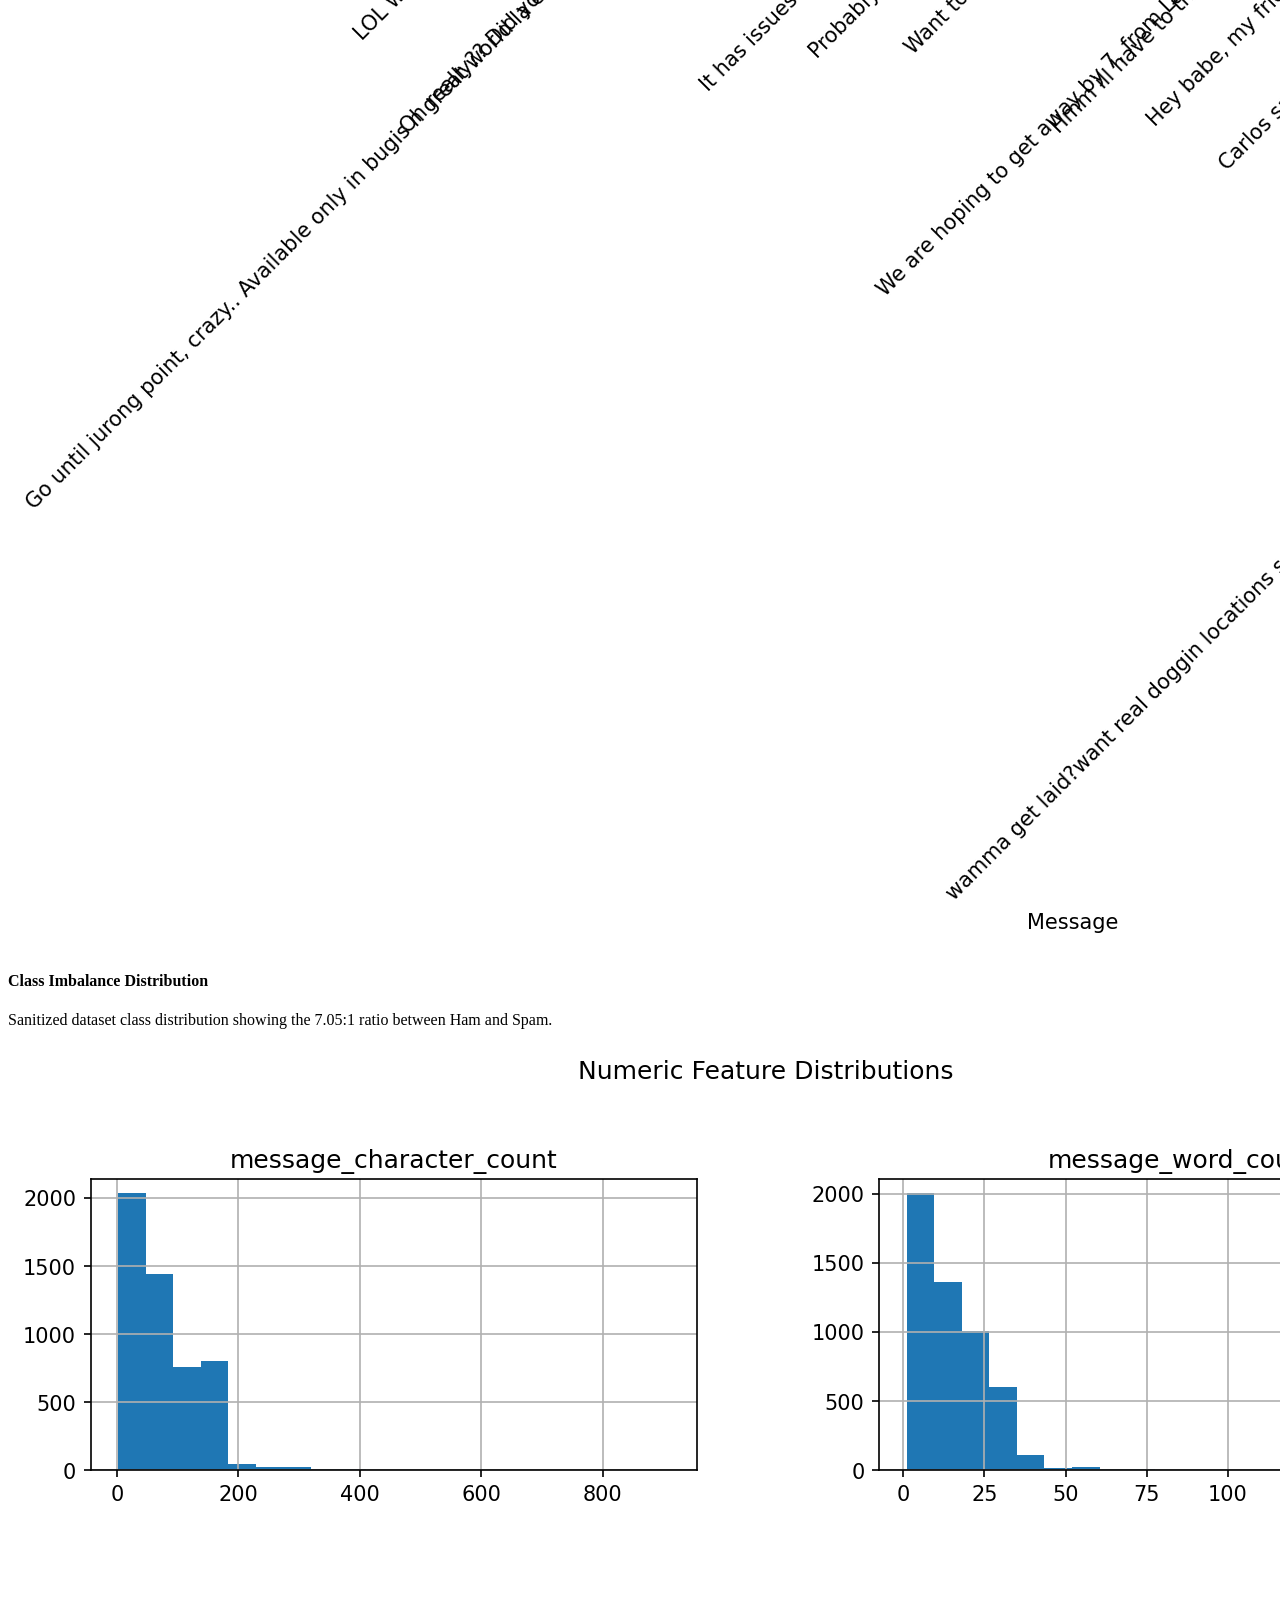
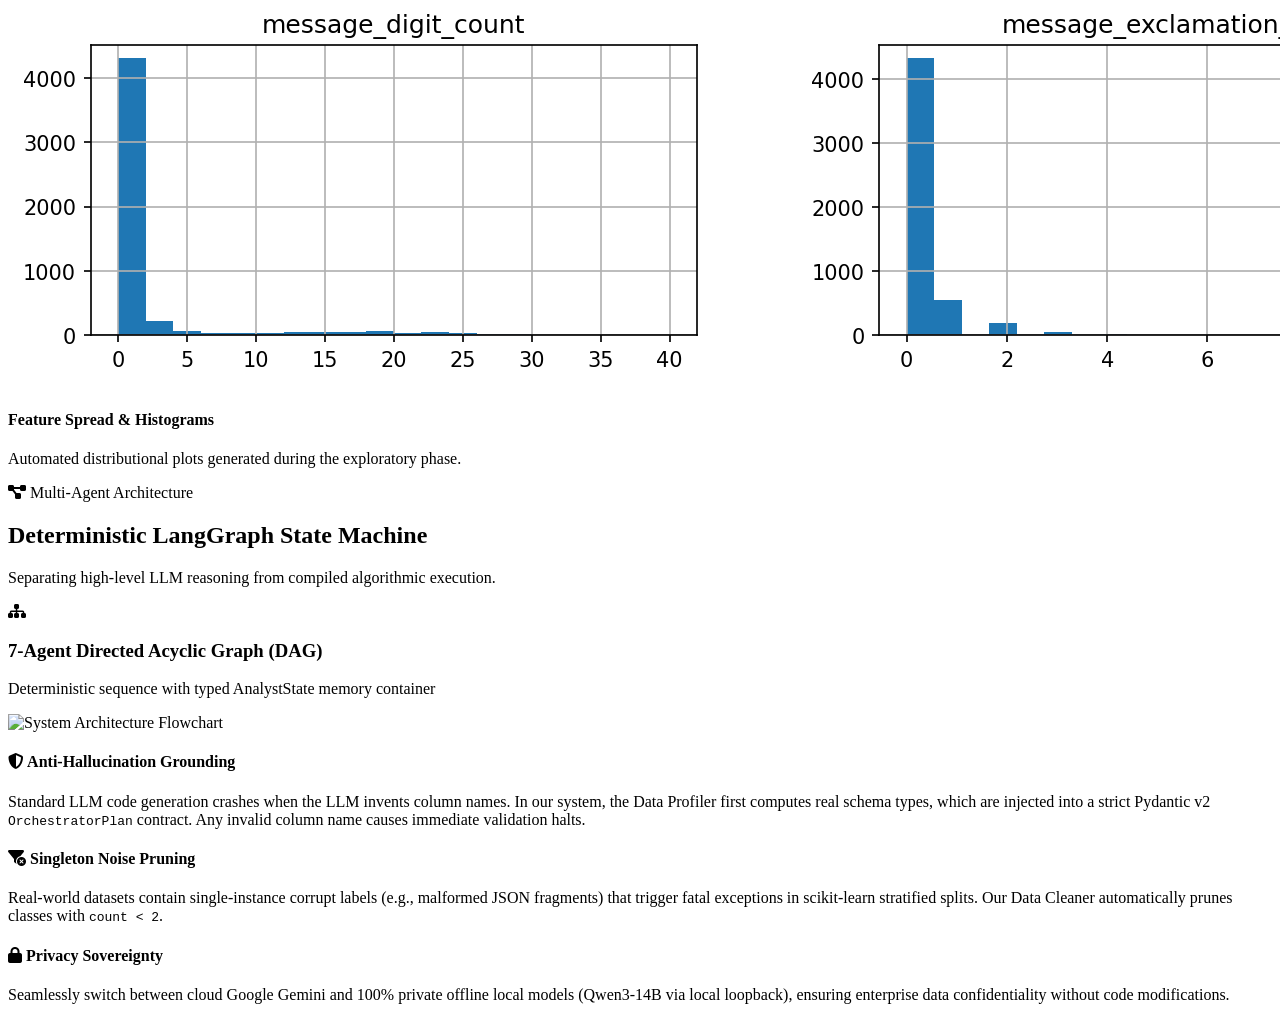
==== commit 349a0da2: "refactor(ui): remove backend connection settings modal and hardwire built-in render backend" ====
--- a/index.html
+++ b/index.html
@@ -59,9 +59,6 @@
         <span class="pulse-indicator"></span>
         <span id="nav-llm-label">Gemini 2.5 Active</span>
       </div>
-      <button class="settings-btn" id="btn-open-settings" title="Backend Server Settings">
-        <i class="fa-solid fa-gear"></i>
-      </button>
       <a href="https://github.com/vaibhavbhagat123455/Autonomous_datascience_analyst_agent" target="_blank" class="github-btn" title="View Source on GitHub">
         <i class="fa-brands fa-github"></i>
       </a>
@@ -505,28 +502,6 @@
 
   </main>
 
-  <!-- Backend Settings Modal (For Vercel -> Render Connection) -->
-  <div id="settings-modal" class="modal-overlay hidden">
-    <div class="modal-card">
-      <div class="modal-header">
-        <h3><i class="fa-solid fa-server text-blue"></i> Backend Connection Settings</h3>
-        <button class="btn-close-modal" id="btn-close-modal"><i class="fa-solid fa-xmark"></i></button>
-      </div>
-      <div class="modal-body">
-        <p class="modal-desc">
-          When deployed on <b>Vercel</b>, enter your <b>Render Backend URL</b> below. Leave blank when running locally.
-        </p>
-        <div class="form-group">
-          <label for="backend-url-input">Render Backend URL</label>
-          <input type="text" id="backend-url-input" placeholder="https://autonomous-ds-analyst.onrender.com" class="styled-input">
-        </div>
-        <div class="modal-actions">
-          <button class="btn-primary" id="btn-save-backend">Save & Connect</button>
-        </div>
-      </div>
-    </div>
-  </div>
-
   <!-- Modern Interactive JavaScript -->
   <script src="/static/app.js"></script>
 </body>
